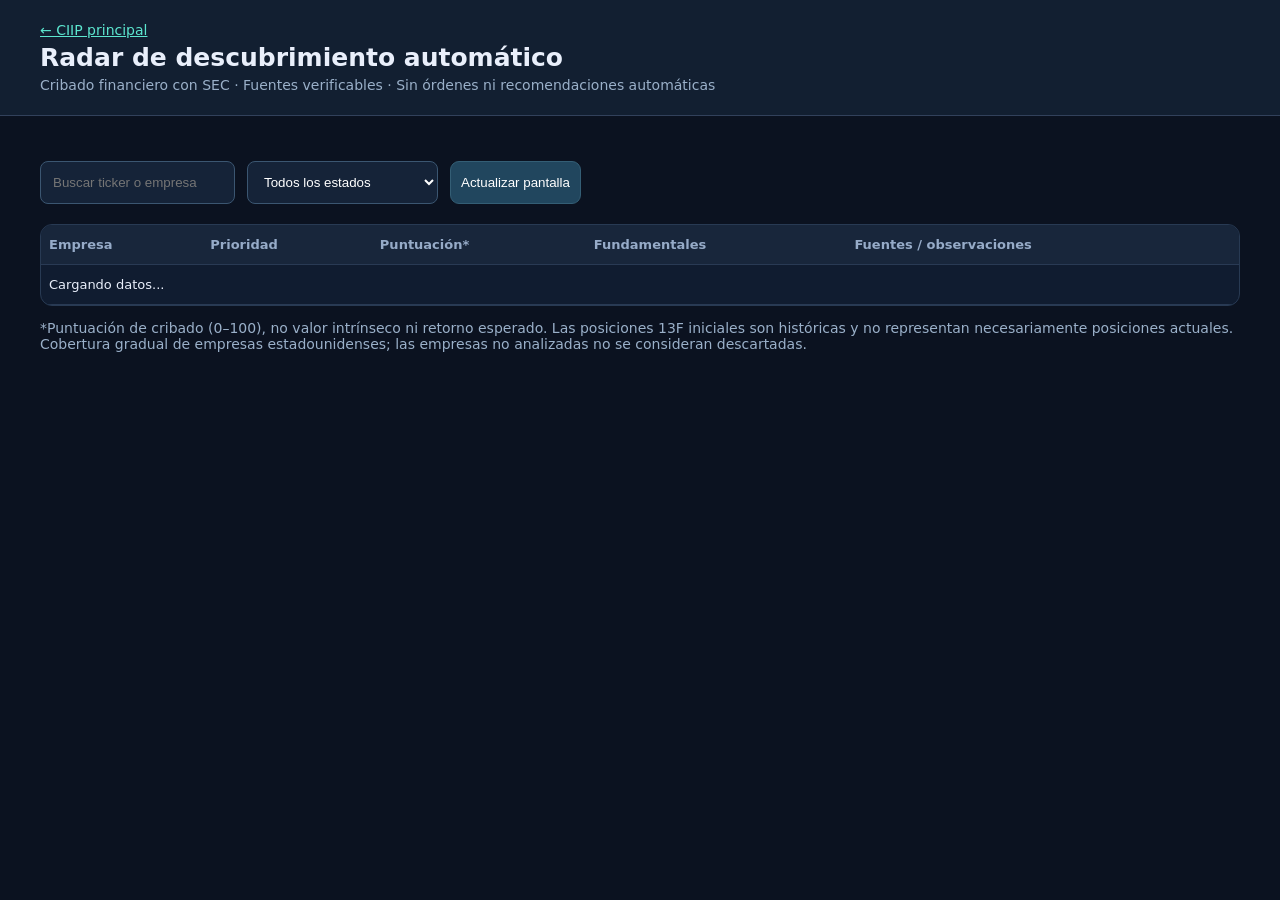
==== discovery/index.html @ 13572a8f "ui: add automatic research-discovery funnel and filtered radar" ====
<!doctype html><html lang="es"><head><meta charset="utf-8"><meta name="viewport" content="width=device-width,initial-scale=1"><meta name="theme-color" content="#0b1220"><title>CIIP · Descubrimiento automático</title><style>body{margin:0;background:#0b1220;color:#e9effb;font:14px system-ui,-apple-system,Segoe UI,sans-serif}header{padding:22px max(20px,calc((100vw - 1200px)/2));background:#121f31;border-bottom:1px solid #32415b}a{color:#5ce6cf}h1{font-size:25px;margin:5px 0}.muted{color:#9ab0c9}.wrap{max-width:1200px;margin:25px auto;padding:0 16px}.stats{display:flex;flex-wrap:wrap;gap:12px}.stat{background:#152338;border:1px solid #30405a;border-radius:14px;padding:15px;min-width:155px}.stat b{font-size:25px;display:block;margin-top:4px}input,select{background:#152338;color:#fff;border:1px solid #3b5671;padding:12px;border-radius:8px;max-width:100%}.filters{display:flex;gap:12px;flex-wrap:wrap;margin:20px 0}table{width:100%;border-collapse:collapse;font-size:13px}th{text-align:left;color:#96abc8;background:#18263b;position:sticky;top:0}th,td{border-bottom:1px solid #293a54;padding:12px 8px;vertical-align:top}tr:hover{background:#13223a}.table{overflow:auto;background:#101c30;border-radius:12px;border:1px solid #283a53}.pill{padding:5px 8px;border:1px solid #405270;border-radius:20px;white-space:nowrap}.small{font-size:11px;color:#9bb0cb;max-width:380px}.empty{padding:22px;color:#a7b9ce}button{background:#21465e;color:white;border:1px solid #345e75;border-radius:9px;padding:10px;cursor:pointer}@media(max-width:650px){.wrap{margin:15px auto}td,th{padding:10px 6px}.small{max-width:180px}header{padding:18px}}</style></head><body><header><a href="../index.html">← CIIP principal</a><h1>Radar de descubrimiento automático</h1><div class="muted">Cribado financiero con SEC · Fuentes verificables · Sin órdenes ni recomendaciones automáticas</div></header><main class="wrap"><div id="summary" class="stats"></div><div class="filters"><input id="search" placeholder="Buscar ticker o empresa" aria-label="Buscar"><select id="status" aria-label="Estado"><option value="">Todos los estados</option><option>RESEARCH_PRIORITY</option><option>WATCHLIST</option><option>SPECIALIST_REVIEW</option><option>INSUFFICIENT_DATA</option></select><button id="refresh">Actualizar pantalla</button></div><div class="table"><table><thead><tr><th>Empresa</th><th>Prioridad</th><th>Puntuación*</th><th>Fundamentales</th><th>Fuentes / observaciones</th></tr></thead><tbody id="rows"><tr><td colspan="5">Cargando datos...</td></tr></tbody></table></div><p class="muted">*Puntuación de cribado (0–100), no valor intrínseco ni retorno esperado. Las posiciones 13F iniciales son históricas y no representan necesariamente posiciones actuales. Cobertura gradual de empresas estadounidenses; las empresas no analizadas no se consideran descartadas.</p></main><script>let data={companies:[]};const safe=x=>String(x??'—').replace(/[&<>"']/g,c=>({'&':'&amp;','<':'&lt;','>':'&gt;','"':'&quot;',"'":'&#39;'}[c]));function render(){const q=document.getElementById('search').value.toUpperCase(),s=document.getElementById('status').value;const rs=(data.companies||[]).filter(x=>(x.ticker+' '+x.name).toUpperCase().includes(q)&&(!s||x.status===s));document.getElementById('rows').innerHTML=rs.length?rs.map(x=>'<tr><td><b>'+safe(x.ticker)+'</b><div class="small">'+safe(x.name)+'</div><div class="small">'+safe(x.exchange)+'</div></td><td><span class="pill">'+safe(x.status)+'</span></td><td>'+safe(x.quality_score_screen)+'</td><td class="small">Crec. ventas: '+safe(x.metrics?.revenue_cagr_pct)+'%<br>Margen operativo: '+safe(x.metrics?.operating_margin_pct)+'%<br>FCF positivo: '+safe(x.metrics?.fcf_positive_years)+' ejercicios</td><td class="small">'+(x.evidence||[]).filter(y=>typeof y==='string'&&y.startsWith('https://')).map(u=>'<a href="'+encodeURI(u).replace(/"/g,'')+'" target="_blank" rel="noopener">SEC</a>').join(' · ')+(x.limitations||[]).length?'<div>'+safe((x.limitations||[]).join('; '))+'</div>':'')+'</td></tr>').join(''):'<tr><td colspan="5" class="empty">Sin empresas para este filtro.</td></tr>'}async function load(){try{const r=await fetch('radar.json?t='+Date.now(),{cache:'no-store'});if(!r.ok)throw Error('El archivo aún no se ha generado (HTTP '+r.status+')');data=await r.json();let counts={};for(const x of data.companies||[])counts[x.status]=(counts[x.status]||0)+1;const items=[['Empresas examinadas',data.total_unique_candidates_seen],['Investigación prioritaria',counts.RESEARCH_PRIORITY||0],['Especialistas pendientes',counts.SPECIALIST_REVIEW||0],['Última ejecución',data.generated_on]];document.getElementById('summary').innerHTML=items.map(x=>'<div class="stat"><span>'+safe(x[0])+'</span><b>'+safe(x[1])+'</b></div>').join('');render()}catch(e){document.getElementById('summary').innerHTML='<div class="stat">La primera ejecución del radar está pendiente</div>';document.getElementById('rows').innerHTML='<tr><td colspan="5" class="empty">'+safe(e.message)+'</td></tr>'}}document.getElementById('search').oninput=render;document.getElementById('status').onchange=render;document.getElementById('refresh').onclick=load;load();</script></body></html>
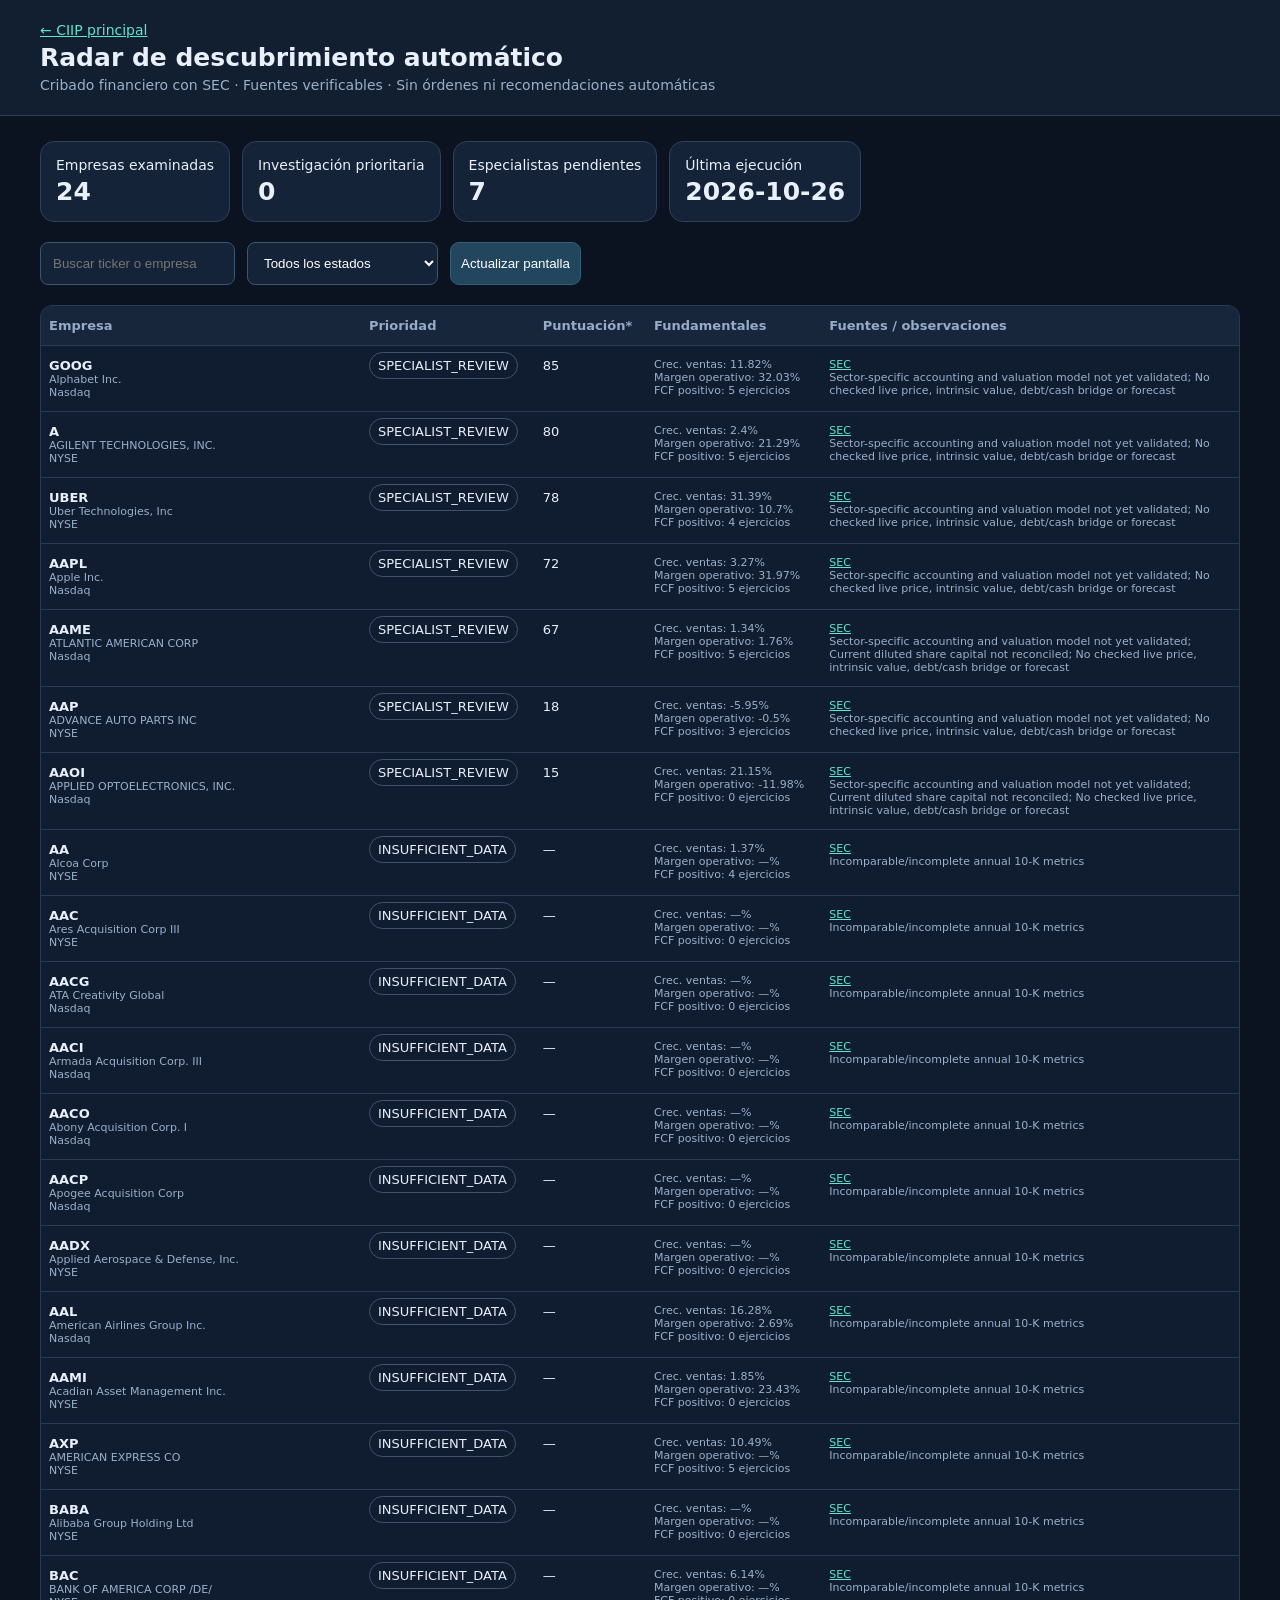
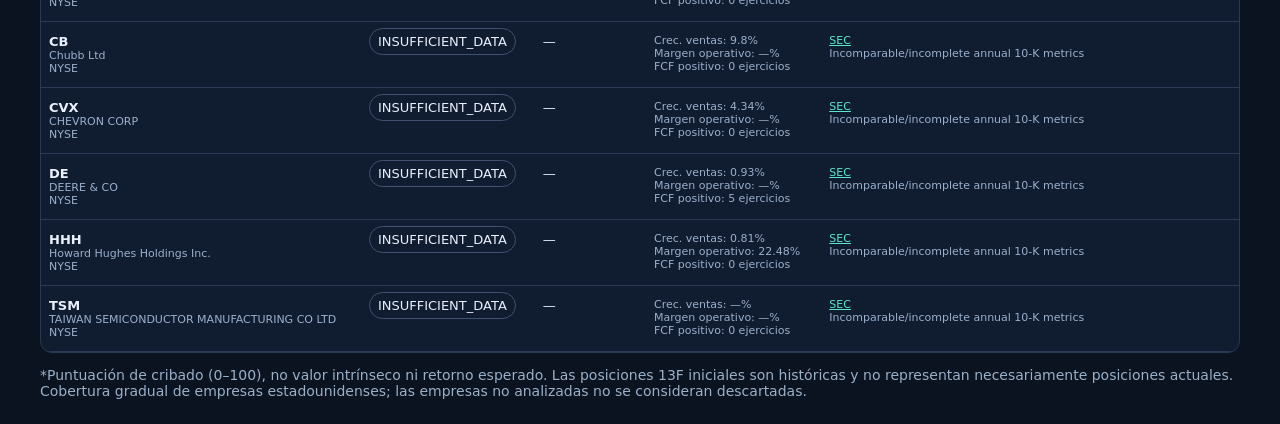
==== commit dd2ff8c8: "fix: retain SEC source link alongside automated screening limitations" ====
--- a/discovery/index.html
+++ b/discovery/index.html
@@ -1 +1 @@
-<!doctype html><html lang="es"><head><meta charset="utf-8"><meta name="viewport" content="width=device-width,initial-scale=1"><meta name="theme-color" content="#0b1220"><title>CIIP · Descubrimiento automático</title><style>body{margin:0;background:#0b1220;color:#e9effb;font:14px system-ui,-apple-system,Segoe UI,sans-serif}header{padding:22px max(20px,calc((100vw - 1200px)/2));background:#121f31;border-bottom:1px solid #32415b}a{color:#5ce6cf}h1{font-size:25px;margin:5px 0}.muted{color:#9ab0c9}.wrap{max-width:1200px;margin:25px auto;padding:0 16px}.stats{display:flex;flex-wrap:wrap;gap:12px}.stat{background:#152338;border:1px solid #30405a;border-radius:14px;padding:15px;min-width:155px}.stat b{font-size:25px;display:block;margin-top:4px}input,select{background:#152338;color:#fff;border:1px solid #3b5671;padding:12px;border-radius:8px;max-width:100%}.filters{display:flex;gap:12px;flex-wrap:wrap;margin:20px 0}table{width:100%;border-collapse:collapse;font-size:13px}th{text-align:left;color:#96abc8;background:#18263b;position:sticky;top:0}th,td{border-bottom:1px solid #293a54;padding:12px 8px;vertical-align:top}tr:hover{background:#13223a}.table{overflow:auto;background:#101c30;border-radius:12px;border:1px solid #283a53}.pill{padding:5px 8px;border:1px solid #405270;border-radius:20px;white-space:nowrap}.small{font-size:11px;color:#9bb0cb;max-width:380px}.empty{padding:22px;color:#a7b9ce}button{background:#21465e;color:white;border:1px solid #345e75;border-radius:9px;padding:10px;cursor:pointer}@media(max-width:650px){.wrap{margin:15px auto}td,th{padding:10px 6px}.small{max-width:180px}header{padding:18px}}</style></head><body><header><a href="../index.html">← CIIP principal</a><h1>Radar de descubrimiento automático</h1><div class="muted">Cribado financiero con SEC · Fuentes verificables · Sin órdenes ni recomendaciones automáticas</div></header><main class="wrap"><div id="summary" class="stats"></div><div class="filters"><input id="search" placeholder="Buscar ticker o empresa" aria-label="Buscar"><select id="status" aria-label="Estado"><option value="">Todos los estados</option><option>RESEARCH_PRIORITY</option><option>WATCHLIST</option><option>SPECIALIST_REVIEW</option><option>INSUFFICIENT_DATA</option></select><button id="refresh">Actualizar pantalla</button></div><div class="table"><table><thead><tr><th>Empresa</th><th>Prioridad</th><th>Puntuación*</th><th>Fundamentales</th><th>Fuentes / observaciones</th></tr></thead><tbody id="rows"><tr><td colspan="5">Cargando datos...</td></tr></tbody></table></div><p class="muted">*Puntuación de cribado (0–100), no valor intrínseco ni retorno esperado. Las posiciones 13F iniciales son históricas y no representan necesariamente posiciones actuales. Cobertura gradual de empresas estadounidenses; las empresas no analizadas no se consideran descartadas.</p></main><script>let data={companies:[]};const safe=x=>String(x??'—').replace(/[&<>"']/g,c=>({'&':'&amp;','<':'&lt;','>':'&gt;','"':'&quot;',"'":'&#39;'}[c]));function render(){const q=document.getElementById('search').value.toUpperCase(),s=document.getElementById('status').value;const rs=(data.companies||[]).filter(x=>(x.ticker+' '+x.name).toUpperCase().includes(q)&&(!s||x.status===s));document.getElementById('rows').innerHTML=rs.length?rs.map(x=>'<tr><td><b>'+safe(x.ticker)+'</b><div class="small">'+safe(x.name)+'</div><div class="small">'+safe(x.exchange)+'</div></td><td><span class="pill">'+safe(x.status)+'</span></td><td>'+safe(x.quality_score_screen)+'</td><td class="small">Crec. ventas: '+safe(x.metrics?.revenue_cagr_pct)+'%<br>Margen operativo: '+safe(x.metrics?.operating_margin_pct)+'%<br>FCF positivo: '+safe(x.metrics?.fcf_positive_years)+' ejercicios</td><td class="small">'+(x.evidence||[]).filter(y=>typeof y==='string'&&y.startsWith('https://')).map(u=>'<a href="'+encodeURI(u).replace(/"/g,'')+'" target="_blank" rel="noopener">SEC</a>').join(' · ')+(x.limitations||[]).length?'<div>'+safe((x.limitations||[]).join('; '))+'</div>':'')+'</td></tr>').join(''):'<tr><td colspan="5" class="empty">Sin empresas para este filtro.</td></tr>'}async function load(){try{const r=await fetch('radar.json?t='+Date.now(),{cache:'no-store'});if(!r.ok)throw Error('El archivo aún no se ha generado (HTTP '+r.status+')');data=await r.json();let counts={};for(const x of data.companies||[])counts[x.status]=(counts[x.status]||0)+1;const items=[['Empresas examinadas',data.total_unique_candidates_seen],['Investigación prioritaria',counts.RESEARCH_PRIORITY||0],['Especialistas pendientes',counts.SPECIALIST_REVIEW||0],['Última ejecución',data.generated_on]];document.getElementById('summary').innerHTML=items.map(x=>'<div class="stat"><span>'+safe(x[0])+'</span><b>'+safe(x[1])+'</b></div>').join('');render()}catch(e){document.getElementById('summary').innerHTML='<div class="stat">La primera ejecución del radar está pendiente</div>';document.getElementById('rows').innerHTML='<tr><td colspan="5" class="empty">'+safe(e.message)+'</td></tr>'}}document.getElementById('search').oninput=render;document.getElementById('status').onchange=render;document.getElementById('refresh').onclick=load;load();</script></body></html>+<!doctype html><html lang="es"><head><meta charset="utf-8"><meta name="viewport" content="width=device-width,initial-scale=1"><meta name="theme-color" content="#0b1220"><title>CIIP · Descubrimiento automático</title><style>body{margin:0;background:#0b1220;color:#e9effb;font:14px system-ui,-apple-system,Segoe UI,sans-serif}header{padding:22px max(20px,calc((100vw - 1200px)/2));background:#121f31;border-bottom:1px solid #32415b}a{color:#5ce6cf}h1{font-size:25px;margin:5px 0}.muted{color:#9ab0c9}.wrap{max-width:1200px;margin:25px auto;padding:0 16px}.stats{display:flex;flex-wrap:wrap;gap:12px}.stat{background:#152338;border:1px solid #30405a;border-radius:14px;padding:15px;min-width:155px}.stat b{font-size:25px;display:block;margin-top:4px}input,select{background:#152338;color:#fff;border:1px solid #3b5671;padding:12px;border-radius:8px;max-width:100%}.filters{display:flex;gap:12px;flex-wrap:wrap;margin:20px 0}table{width:100%;border-collapse:collapse;font-size:13px}th{text-align:left;color:#96abc8;background:#18263b;position:sticky;top:0}th,td{border-bottom:1px solid #293a54;padding:12px 8px;vertical-align:top}tr:hover{background:#13223a}.table{overflow:auto;background:#101c30;border-radius:12px;border:1px solid #283a53}.pill{padding:5px 8px;border:1px solid #405270;border-radius:20px;white-space:nowrap}.small{font-size:11px;color:#9bb0cb;max-width:380px}.empty{padding:22px;color:#a7b9ce}button{background:#21465e;color:white;border:1px solid #345e75;border-radius:9px;padding:10px;cursor:pointer}@media(max-width:650px){.wrap{margin:15px auto}td,th{padding:10px 6px}.small{max-width:180px}header{padding:18px}}</style></head><body><header><a href="../index.html">← CIIP principal</a><h1>Radar de descubrimiento automático</h1><div class="muted">Cribado financiero con SEC · Fuentes verificables · Sin órdenes ni recomendaciones automáticas</div></header><main class="wrap"><div id="summary" class="stats"></div><div class="filters"><input id="search" placeholder="Buscar ticker o empresa" aria-label="Buscar"><select id="status" aria-label="Estado"><option value="">Todos los estados</option><option>RESEARCH_PRIORITY</option><option>WATCHLIST</option><option>SPECIALIST_REVIEW</option><option>INSUFFICIENT_DATA</option></select><button id="refresh">Actualizar pantalla</button></div><div class="table"><table><thead><tr><th>Empresa</th><th>Prioridad</th><th>Puntuación*</th><th>Fundamentales</th><th>Fuentes / observaciones</th></tr></thead><tbody id="rows"><tr><td colspan="5">Cargando datos...</td></tr></tbody></table></div><p class="muted">*Puntuación de cribado (0–100), no valor intrínseco ni retorno esperado. Las posiciones 13F iniciales son históricas y no representan necesariamente posiciones actuales. Cobertura gradual de empresas estadounidenses; las empresas no analizadas no se consideran descartadas.</p></main><script>let data={companies:[]};const safe=x=>String(x??'—').replace(/[&<>"']/g,c=>({'&':'&amp;','<':'&lt;','>':'&gt;','"':'&quot;',"'":'&#39;'}[c]));function render(){const q=document.getElementById('search').value.toUpperCase(),s=document.getElementById('status').value;const rs=(data.companies||[]).filter(x=>(x.ticker+' '+x.name).toUpperCase().includes(q)&&(!s||x.status===s));document.getElementById('rows').innerHTML=rs.length?rs.map(x=>'<tr><td><b>'+safe(x.ticker)+'</b><div class="small">'+safe(x.name)+'</div><div class="small">'+safe(x.exchange)+'</div></td><td><span class="pill">'+safe(x.status)+'</span></td><td>'+safe(x.quality_score_screen)+'</td><td class="small">Crec. ventas: '+safe(x.metrics?.revenue_cagr_pct)+'%<br>Margen operativo: '+safe(x.metrics?.operating_margin_pct)+'%<br>FCF positivo: '+safe(x.metrics?.fcf_positive_years)+' ejercicios</td><td class="small">'+(x.evidence||[]).filter(y=>typeof y==='string'&&y.startsWith('https://')).map(u=>'<a href="'+encodeURI(u).replace(/"/g,'')+'" target="_blank" rel="noopener">SEC</a>').join(' · ')+((x.limitations||[]).length?'<div>'+safe((x.limitations||[]).join('; '))+'</div>':'')+'</td></tr>').join(''):'<tr><td colspan="5" class="empty">Sin empresas para este filtro.</td></tr>'}async function load(){try{const r=await fetch('radar.json?t='+Date.now(),{cache:'no-store'});if(!r.ok)throw Error('El archivo aún no se ha generado (HTTP '+r.status+')');data=await r.json();let counts={};for(const x of data.companies||[])counts[x.status]=(counts[x.status]||0)+1;const items=[['Empresas examinadas',data.total_unique_candidates_seen],['Investigación prioritaria',counts.RESEARCH_PRIORITY||0],['Especialistas pendientes',counts.SPECIALIST_REVIEW||0],['Última ejecución',data.generated_on]];document.getElementById('summary').innerHTML=items.map(x=>'<div class="stat"><span>'+safe(x[0])+'</span><b>'+safe(x[1])+'</b></div>').join('');render()}catch(e){document.getElementById('summary').innerHTML='<div class="stat">La primera ejecución del radar está pendiente</div>';document.getElementById('rows').innerHTML='<tr><td colspan="5" class="empty">'+safe(e.message)+'</td></tr>'}}document.getElementById('search').oninput=render;document.getElementById('status').onchange=render;document.getElementById('refresh').onclick=load;load();</script></body></html>
